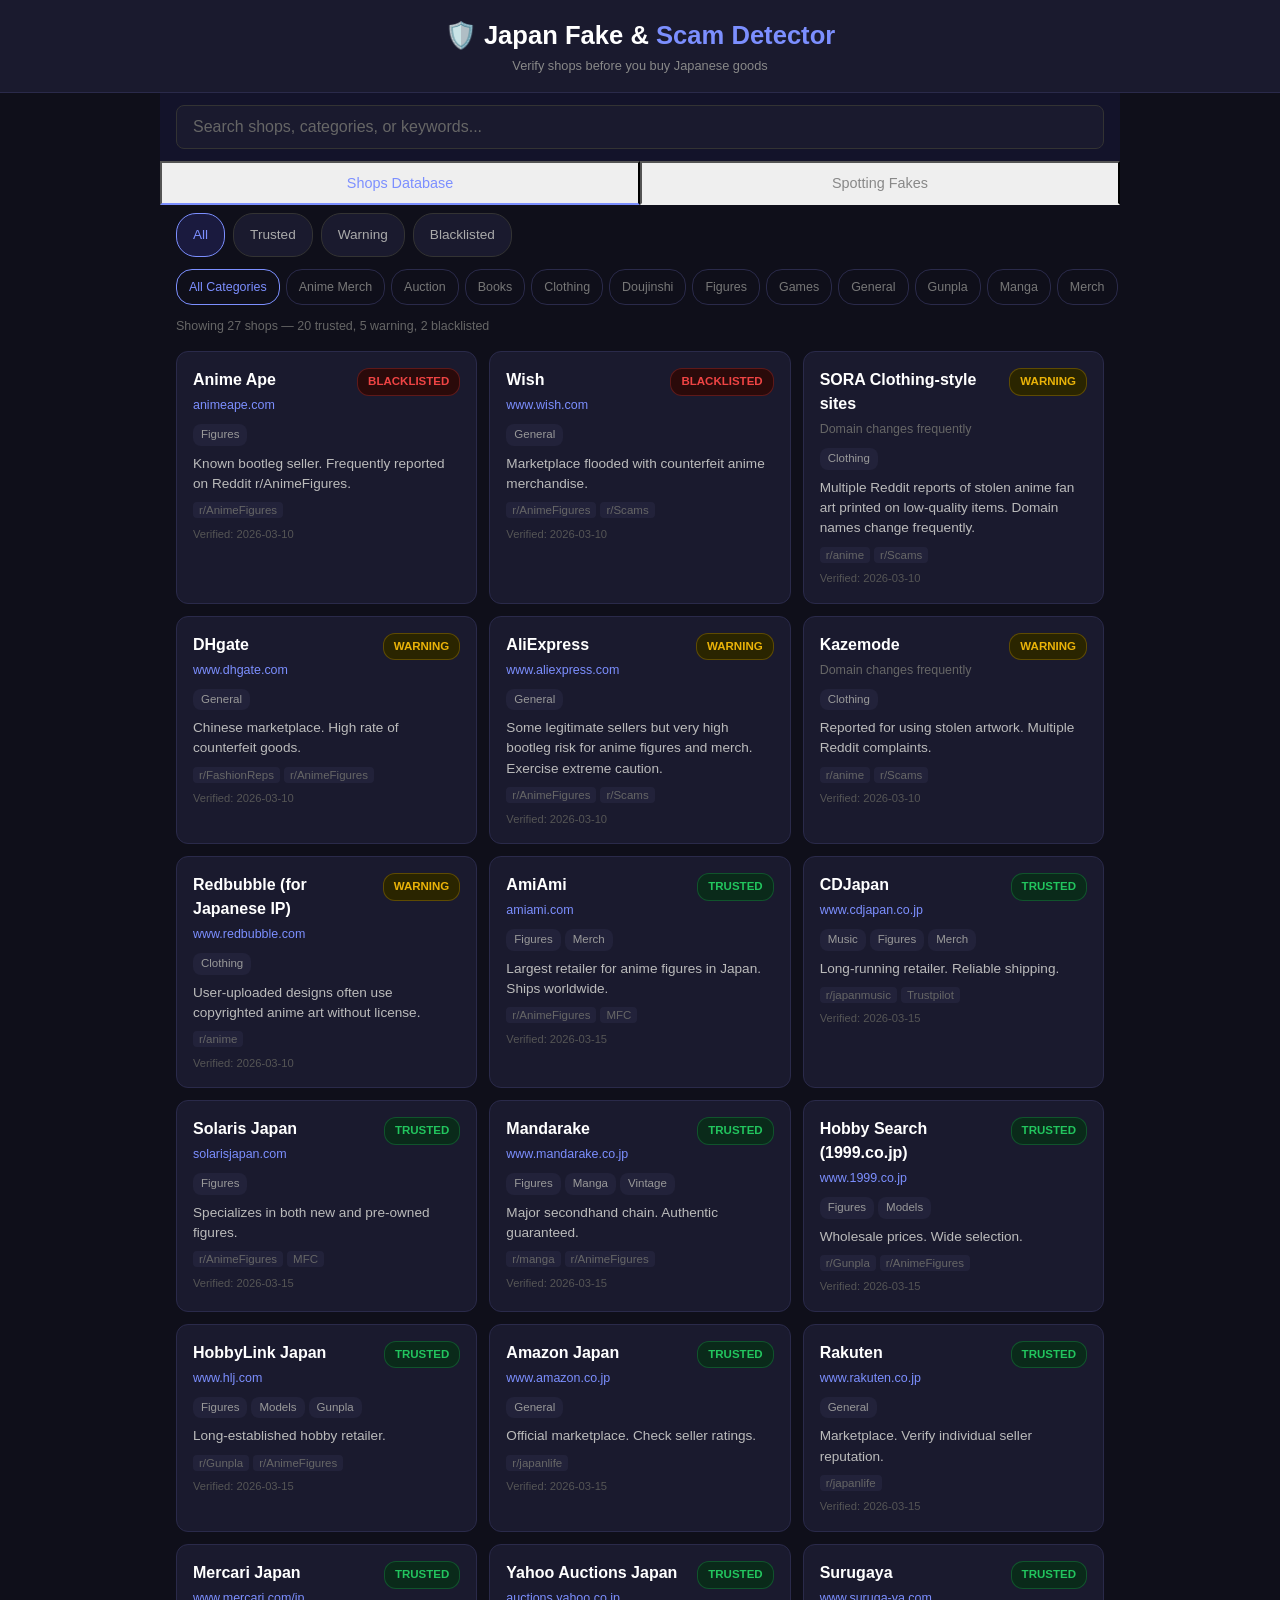
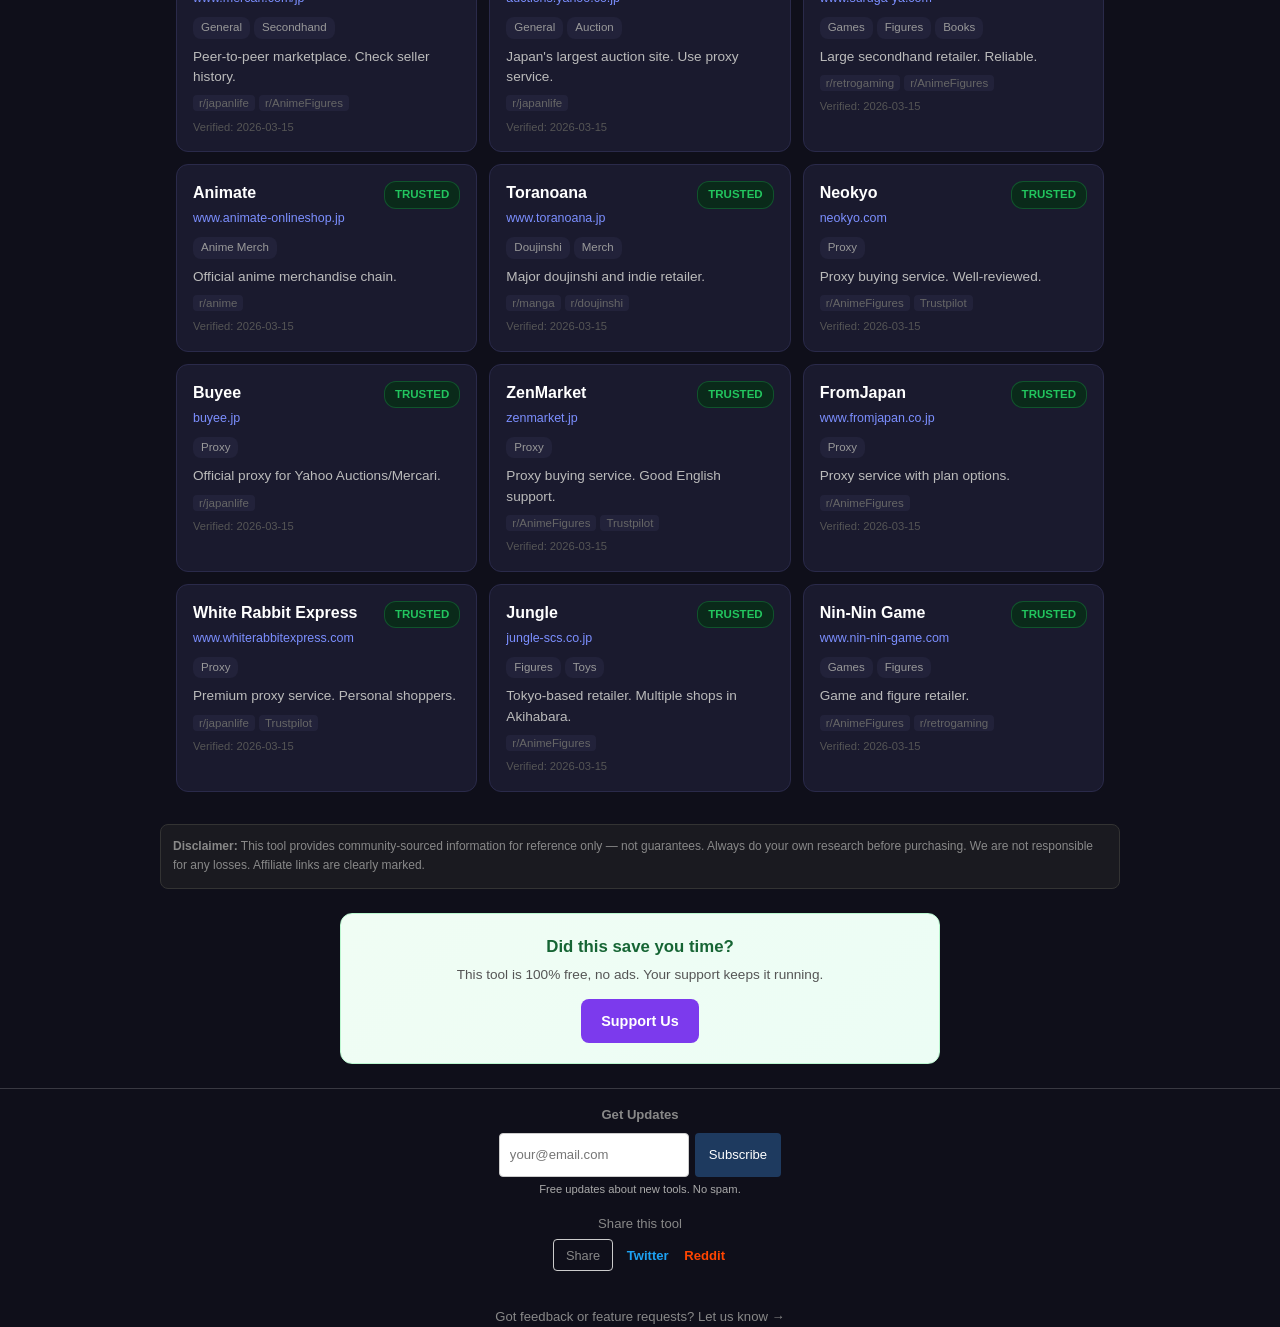
==== index.html @ e741908b "Initial MVP: Japan Fake & Scam Detector" ====
<!DOCTYPE html>
<html lang="en">
<head>
  <meta charset="UTF-8">
  <meta name="viewport" content="width=device-width,initial-scale=1">
  <title>Japan Fake & Scam Detector — Verify Japanese Shops Before You Buy</title>
  <meta name="description" content="Free searchable database of trusted and blacklisted shops selling Japanese goods. Check before you buy anime figures, trading cards, clothing, and more.">
  <meta property="og:title" content="Japan Fake & Scam Detector">
  <meta property="og:description" content="Verify Japanese shops before you buy. Community-sourced whitelist and blacklist.">
  <meta property="og:type" content="website">
  <meta name="twitter:card" content="summary">
  <link rel="icon" href="favicon.svg" type="image/svg+xml">
  <link rel="manifest" href="manifest.json">
  <link rel="stylesheet" href="css/style.css">
</head>
<body>
  <header class="header">
    <h1>🛡️ Japan Fake & <span>Scam Detector</span></h1>
    <p>Verify shops before you buy Japanese goods</p>
  </header>
  <div class="search-wrap">
    <input type="search" id="search" class="search-input" placeholder="Search shops, categories, or keywords...">
  </div>
  <div class="tabs">
    <button class="tab active" data-tab="shops">Shops Database</button>
    <button class="tab" data-tab="guides">Spotting Fakes</button>
  </div>
  <div class="section active" data-section="shops">
    <div class="filters">
      <button class="chip active" data-status="all">All</button>
      <button class="chip" data-status="trusted">Trusted</button>
      <button class="chip" data-status="warning">Warning</button>
      <button class="chip" data-status="blacklisted">Blacklisted</button>
    </div>
    <div class="cat-filters"></div>
    <div class="stats"></div>
    <div class="cards" id="shop-cards"></div>
  </div>
  <div class="section" data-section="guides">
    <div class="guides" id="guide-cards"></div>
  </div>
  <div class="disclaimer">
    <strong>Disclaimer:</strong> This tool provides community-sourced information for reference only — not guarantees. Always do your own research before purchasing. We are not responsible for any losses. Affiliate links are clearly marked.
  </div>
  <!-- ===== STANDARD FOOTER — auto-inserted by build agent ===== -->
  <section style="background:linear-gradient(135deg,#f0fdf4,#ecfdf5);border:1px solid #bbf7d0;border-radius:12px;padding:20px 16px;margin:24px auto;max-width:600px;text-align:center;">
    <p style="font-weight:700;font-size:1.05rem;color:#166534;margin:0 0 6px;">Did this save you time?</p>
    <p style="font-size:0.85rem;color:#555;margin:0 0 14px;">This tool is 100% free, no ads. Your support keeps it running.</p>
    <div style="display:flex;gap:12px;justify-content:center;flex-wrap:wrap;">
      <a href="https://japantoolkit.lemonsqueezy.com/" target="_blank" rel="noopener" style="display:inline-block;padding:10px 20px;background:#7c3aed;color:#fff;border-radius:8px;text-decoration:none;font-weight:600;font-size:0.9rem;min-height:44px;line-height:24px;">Support Us</a>
    </div>
  </section>
  <div style="text-align:center;padding:16px 12px 4px;font-size:0.82rem;color:#888;border-top:1px solid #e0e0e033;margin-top:12px;">
    <p style="margin-bottom:8px;font-weight:600;">Get Updates</p>
    <form action="https://buttondown.com/api/emails/embed-subscribe/japandevtools" method="post" target="_blank" style="display:flex;gap:6px;justify-content:center;flex-wrap:wrap;max-width:360px;margin:0 auto;">
      <input type="email" name="email" placeholder="your@email.com" required style="padding:6px 10px;border:1px solid #ccc;border-radius:4px;font-size:0.82rem;min-width:180px;min-height:44px;">
      <button type="submit" style="padding:6px 14px;background:#1e3a5f;color:#fff;border:none;border-radius:4px;font-size:0.82rem;cursor:pointer;min-height:44px;">Subscribe</button>
    </form>
    <p style="margin-top:4px;font-size:0.7rem;color:#aaa;">Free updates about new tools. No spam.</p>
  </div>
  <div style="text-align:center;padding:12px 12px 4px;font-size:0.82rem;color:#888;">
    <p style="margin-bottom:6px;">Share this tool</p>
    <p>
      <button onclick="if(navigator.share){navigator.share({title:document.title,url:location.href})}else{window.open('https://twitter.com/intent/tweet?url='+encodeURIComponent(location.href)+'&text='+encodeURIComponent(document.title),'_blank')}" style="background:none;border:1px solid #ccc;border-radius:4px;padding:4px 12px;font-size:0.8rem;cursor:pointer;color:#888;margin:0 4px;min-height:32px;">Share</button>
      <a href="https://twitter.com/intent/tweet?url=" onclick="this.href='https://twitter.com/intent/tweet?url='+encodeURIComponent(location.href)+'&text='+encodeURIComponent(document.title)" target="_blank" rel="noopener" style="color:#1DA1F2;text-decoration:none;font-weight:600;margin:0 6px;font-size:0.82rem;">Twitter</a>
      <a href="https://reddit.com/submit?url=" onclick="this.href='https://reddit.com/submit?url='+encodeURIComponent(location.href)+'&title='+encodeURIComponent(document.title)" target="_blank" rel="noopener" style="color:#FF4500;text-decoration:none;font-weight:600;margin:0 6px;font-size:0.82rem;">Reddit</a>
    </p>
  </div>
  <p style="text-align:center;margin-top:2rem;font-size:0.82rem;"><a href="https://japantool.featurebase.app" target="_blank" style="color:#888;text-decoration:none;">Got feedback or feature requests? Let us know &rarr;</a></p>
  <!-- ===== END STANDARD FOOTER ===== -->
  <script src="js/main.js"></script>
</body>
</html>
---- css/style.css ----
*,*::before,*::after{box-sizing:border-box;margin:0;padding:0}
body{font-family:-apple-system,BlinkMacSystemFont,'Segoe UI',Roboto,sans-serif;background:#0f0f1a;color:#e0e0e0;line-height:1.5;overflow-x:hidden}
a{color:#7c8fff;text-decoration:none}
a:hover{text-decoration:underline}

/* Header */
.header{background:#1a1a2e;padding:16px;text-align:center;position:sticky;top:0;z-index:100;border-bottom:1px solid #2a2a4a}
.header h1{font-size:1.3rem;color:#fff;margin-bottom:2px}
.header h1 span{color:#7c8fff}
.header p{font-size:0.8rem;color:#888}

/* Search */
.search-wrap{padding:12px 16px;background:#13132a;position:sticky;top:72px;z-index:99}
.search-input{width:100%;padding:12px 16px;border:1px solid #333;border-radius:8px;background:#1a1a2e;color:#fff;font-size:1rem;min-height:44px}
.search-input::placeholder{color:#666}
.search-input:focus{outline:none;border-color:#7c8fff}

/* Filter Chips */
.filters{padding:8px 16px;display:flex;gap:8px;overflow-x:auto;-webkit-overflow-scrolling:touch;scrollbar-width:none}
.filters::-webkit-scrollbar{display:none}
.chip{padding:8px 16px;border-radius:20px;border:1px solid #333;background:#1a1a2e;color:#aaa;font-size:0.85rem;cursor:pointer;white-space:nowrap;min-height:44px;display:flex;align-items:center;transition:all .2s}
.chip.active,.chip:hover{border-color:#7c8fff;color:#7c8fff;background:#1a1a3e}
.chip[data-status="trusted"].active{border-color:#22c55e;color:#22c55e;background:#0a2a1a}
.chip[data-status="warning"].active{border-color:#eab308;color:#eab308;background:#2a2500}
.chip[data-status="blacklisted"].active{border-color:#ef4444;color:#ef4444;background:#2a0a0a}

/* Category Filters */
.cat-filters{padding:4px 16px 8px;display:flex;gap:6px;overflow-x:auto;-webkit-overflow-scrolling:touch;scrollbar-width:none}
.cat-filters::-webkit-scrollbar{display:none}
.cat-chip{padding:6px 12px;border-radius:16px;border:1px solid #2a2a4a;background:transparent;color:#777;font-size:0.78rem;cursor:pointer;white-space:nowrap;min-height:36px;display:flex;align-items:center;transition:all .2s}
.cat-chip.active,.cat-chip:hover{border-color:#7c8fff;color:#7c8fff}

/* Stats */
.stats{padding:4px 16px 8px;font-size:0.78rem;color:#666}

/* Cards */
.cards{padding:8px 16px 16px;display:grid;gap:12px}
.card{background:#1a1a2e;border:1px solid #2a2a4a;border-radius:12px;padding:16px;transition:border-color .2s}
.card:hover{border-color:#444}
.card-header{display:flex;justify-content:space-between;align-items:flex-start;gap:8px;margin-bottom:8px}
.card-name{font-size:1rem;font-weight:700;color:#fff}
.card-url{font-size:0.78rem;color:#7c8fff;word-break:break-all}
.badge{padding:4px 10px;border-radius:12px;font-size:0.72rem;font-weight:700;text-transform:uppercase;white-space:nowrap;flex-shrink:0}
.badge-trusted{background:#0a2a1a;color:#22c55e;border:1px solid #22c55e44}
.badge-warning{background:#2a2500;color:#eab308;border:1px solid #eab30844}
.badge-blacklisted{background:#2a0a0a;color:#ef4444;border:1px solid #ef444444}
.card-cats{display:flex;flex-wrap:wrap;gap:4px;margin:8px 0}
.card-cat{padding:2px 8px;border-radius:8px;background:#22223a;color:#999;font-size:0.72rem}
.card-notes{font-size:0.85rem;color:#bbb;margin:8px 0}
.card-sources{font-size:0.72rem;color:#666;margin-top:8px}
.card-sources span{background:#22223a;padding:2px 6px;border-radius:4px;margin-right:4px}
.card-date{font-size:0.7rem;color:#555;margin-top:6px}

/* Tabs */
.tabs{display:flex;border-bottom:2px solid #2a2a4a;margin:0 16px}
.tab{flex:1;padding:12px;text-align:center;font-size:0.9rem;color:#888;cursor:pointer;border-bottom:2px solid transparent;margin-bottom:-2px;min-height:44px;display:flex;align-items:center;justify-content:center;transition:all .2s}
.tab.active{color:#7c8fff;border-bottom-color:#7c8fff}

/* Guides */
.guides{padding:16px}
.guide-card{background:#1a1a2e;border:1px solid #2a2a4a;border-radius:12px;padding:16px;margin-bottom:12px}
.guide-title{font-size:1rem;font-weight:700;color:#fff;margin-bottom:10px}
.guide-tip{font-size:0.85rem;color:#bbb;padding:6px 0 6px 16px;position:relative}
.guide-tip::before{content:"";position:absolute;left:0;top:12px;width:6px;height:6px;background:#7c8fff;border-radius:50%}

/* Section visibility */
.section{display:none}
.section.active{display:block}

/* Disclaimer */
.disclaimer{margin:16px;padding:12px;background:#1a1a20;border:1px solid #333;border-radius:8px;font-size:0.75rem;color:#888;line-height:1.6}

/* No results */
.no-results{text-align:center;padding:40px 16px;color:#666;font-size:0.9rem}

/* Desktop */
@media(min-width:480px){
  .cards{grid-template-columns:repeat(2,1fr)}
  .header h1{font-size:1.6rem}
}
@media(min-width:768px){
  .cards{grid-template-columns:repeat(3,1fr);max-width:960px;margin:0 auto}
  .filters,.cat-filters,.stats,.guides,.disclaimer,.search-wrap,.tabs{max-width:960px;margin-left:auto;margin-right:auto}
}
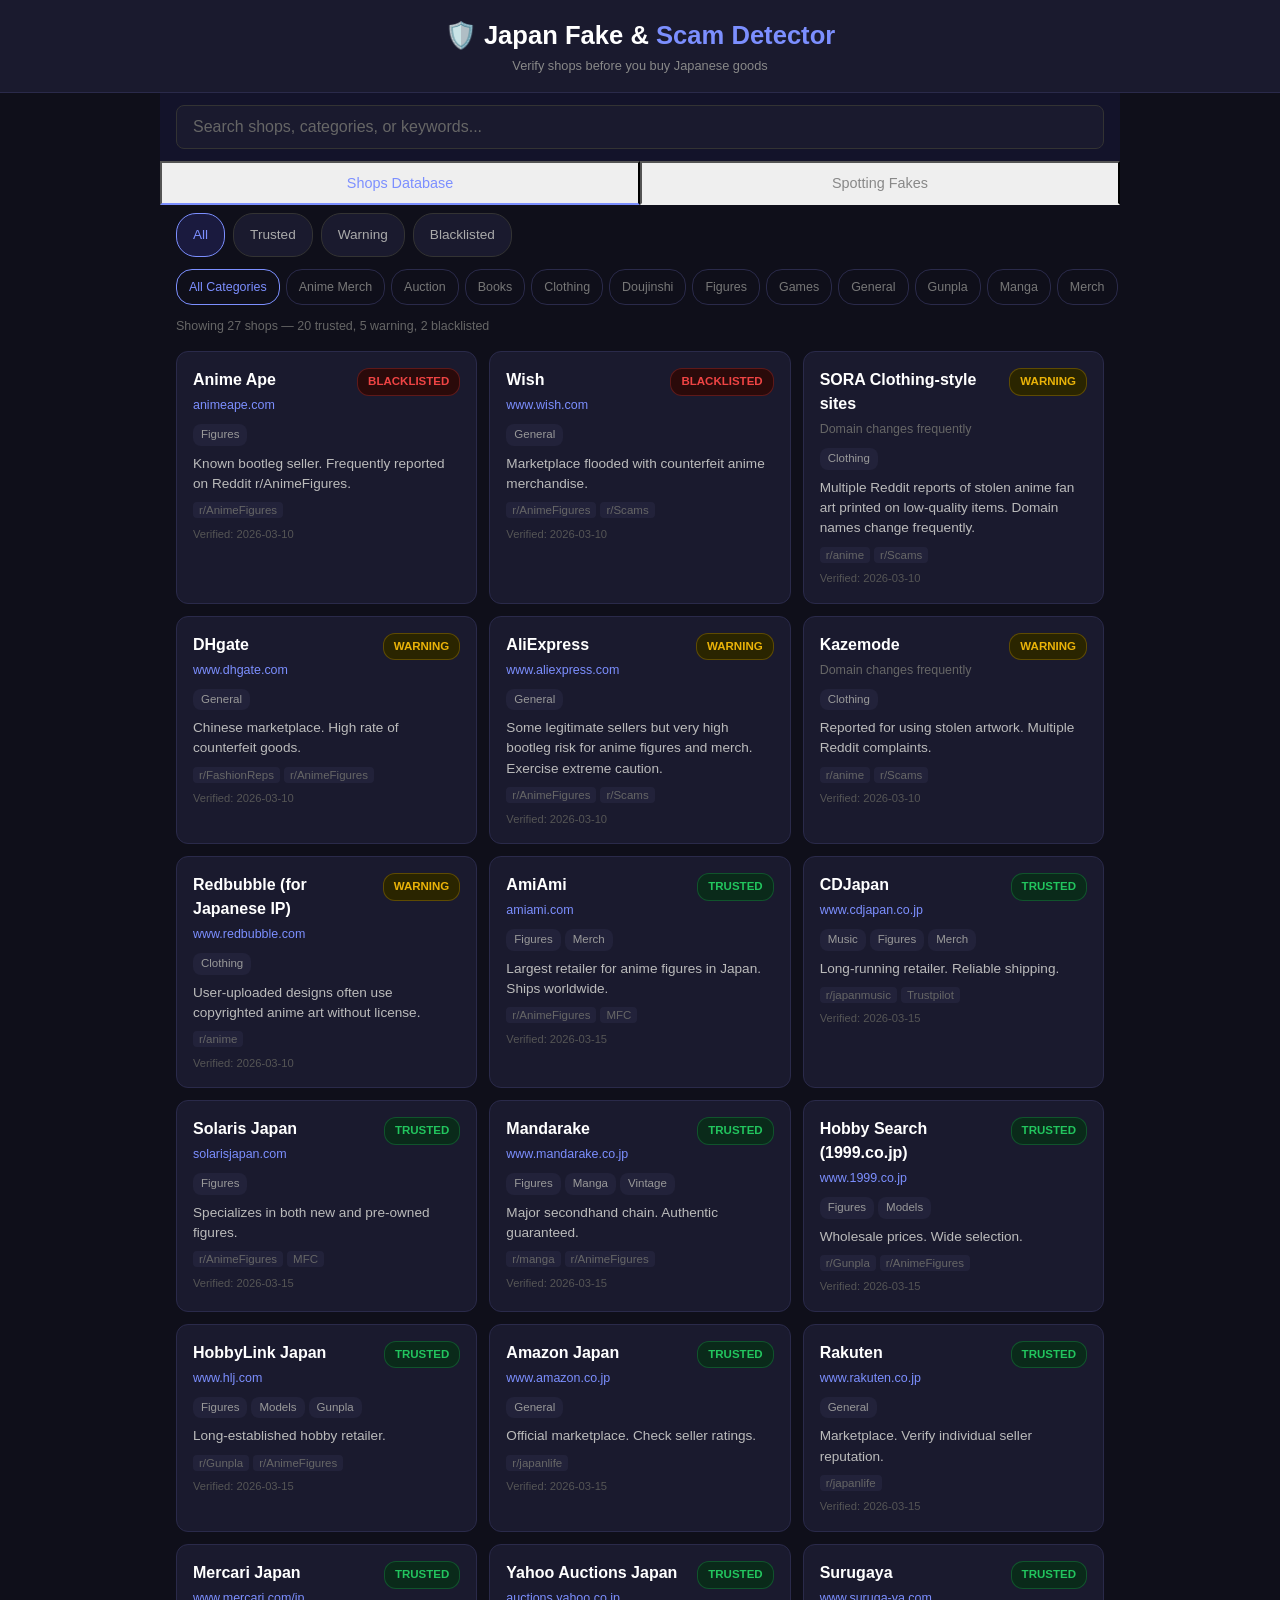
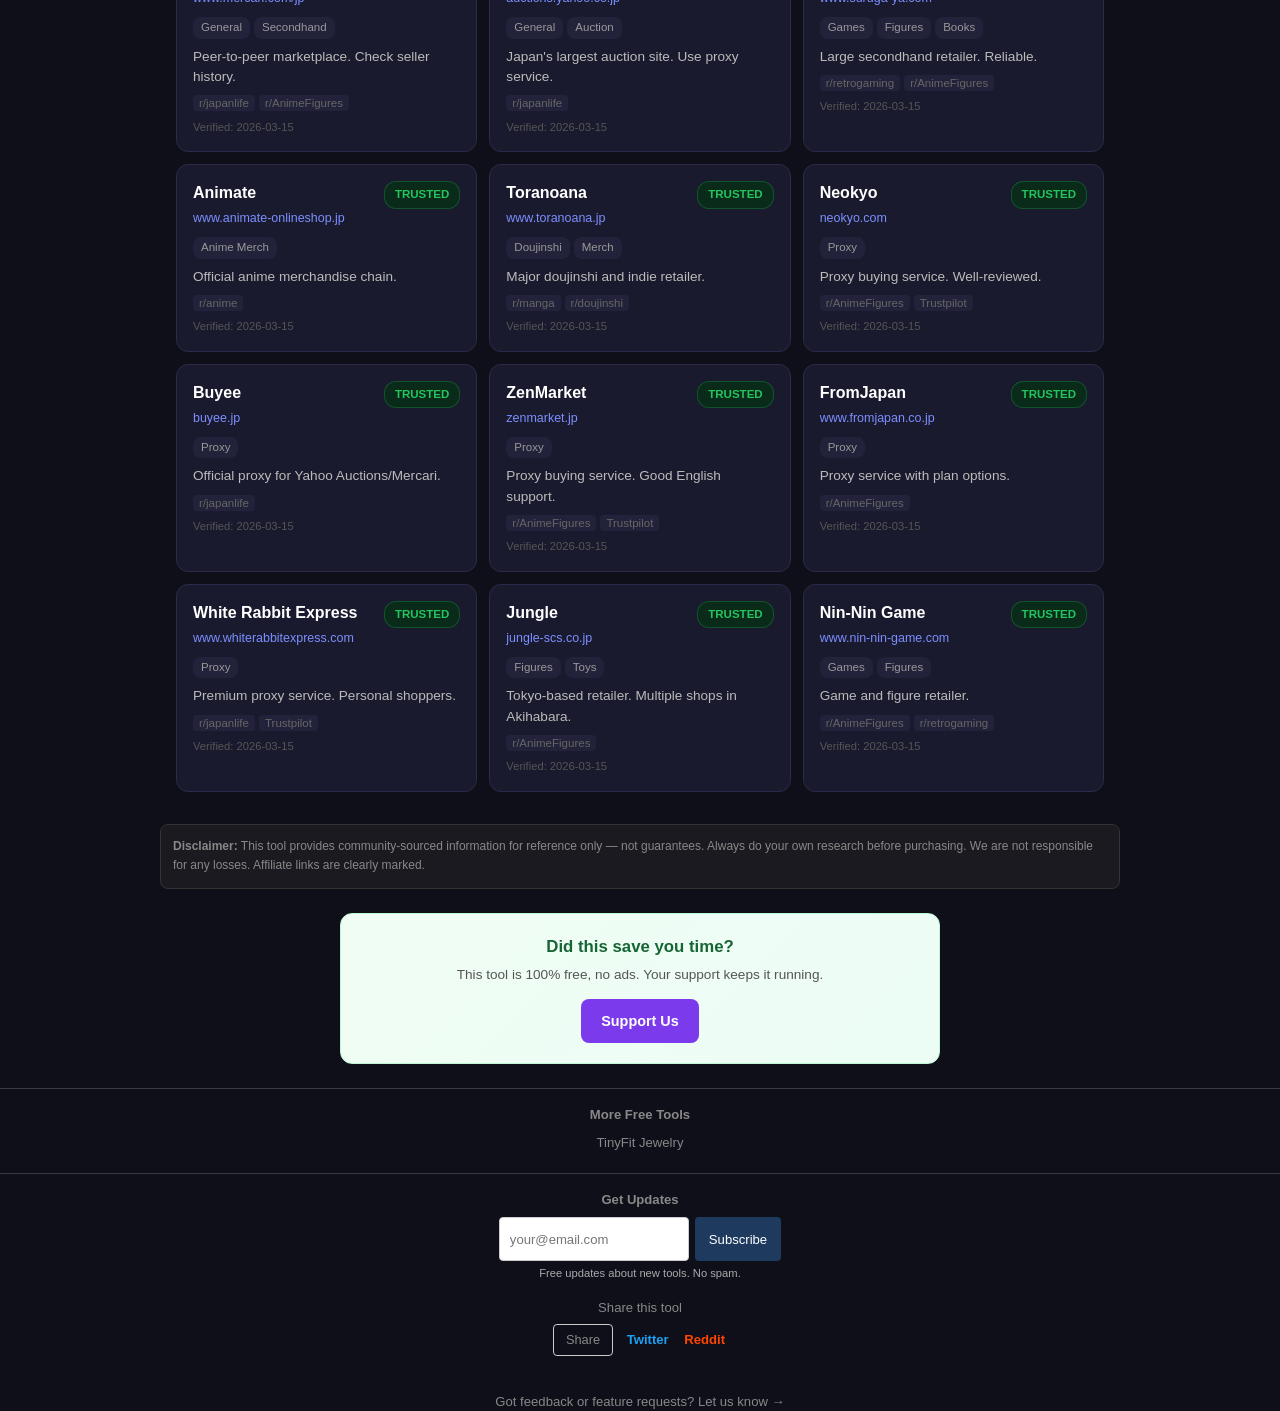
==== commit b02943b8: "Add TinyFit Jewelry cross-link to footer" ====
--- a/index.html
+++ b/index.html
@@ -2,6 +2,8 @@
 <html lang="en">
 <head>
   <meta charset="UTF-8">
+  <script async src="https://www.googletagmanager.com/gtag/js?id=G-H1N5PR9Y0H"></script>
+  <script>window.dataLayer=window.dataLayer||[];function gtag(){dataLayer.push(arguments);}gtag('js',new Date());gtag('config','G-H1N5PR9Y0H');</script>
   <meta name="viewport" content="width=device-width,initial-scale=1">
   <title>Japan Fake & Scam Detector — Verify Japanese Shops Before You Buy</title>
   <meta name="description" content="Free searchable database of trusted and blacklisted shops selling Japanese goods. Check before you buy anime figures, trading cards, clothing, and more.">
@@ -51,6 +53,10 @@
     </div>
   </section>
   <div style="text-align:center;padding:16px 12px 4px;font-size:0.82rem;color:#888;border-top:1px solid #e0e0e033;margin-top:12px;">
+    <p style="margin-bottom:8px;font-weight:600;">More Free Tools</p>
+    <p style="margin-bottom:4px;"><a href="https://humancronadmin.github.io/tiny-fit-jewelry/" style="color:#888;text-decoration:none;">TinyFit Jewelry</a></p>
+  </div>
+  <div style="text-align:center;padding:16px 12px 4px;font-size:0.82rem;color:#888;border-top:1px solid #e0e0e033;margin-top:12px;">
     <p style="margin-bottom:8px;font-weight:600;">Get Updates</p>
     <form action="https://buttondown.com/api/emails/embed-subscribe/japandevtools" method="post" target="_blank" style="display:flex;gap:6px;justify-content:center;flex-wrap:wrap;max-width:360px;margin:0 auto;">
       <input type="email" name="email" placeholder="your@email.com" required style="padding:6px 10px;border:1px solid #ccc;border-radius:4px;font-size:0.82rem;min-width:180px;min-height:44px;">
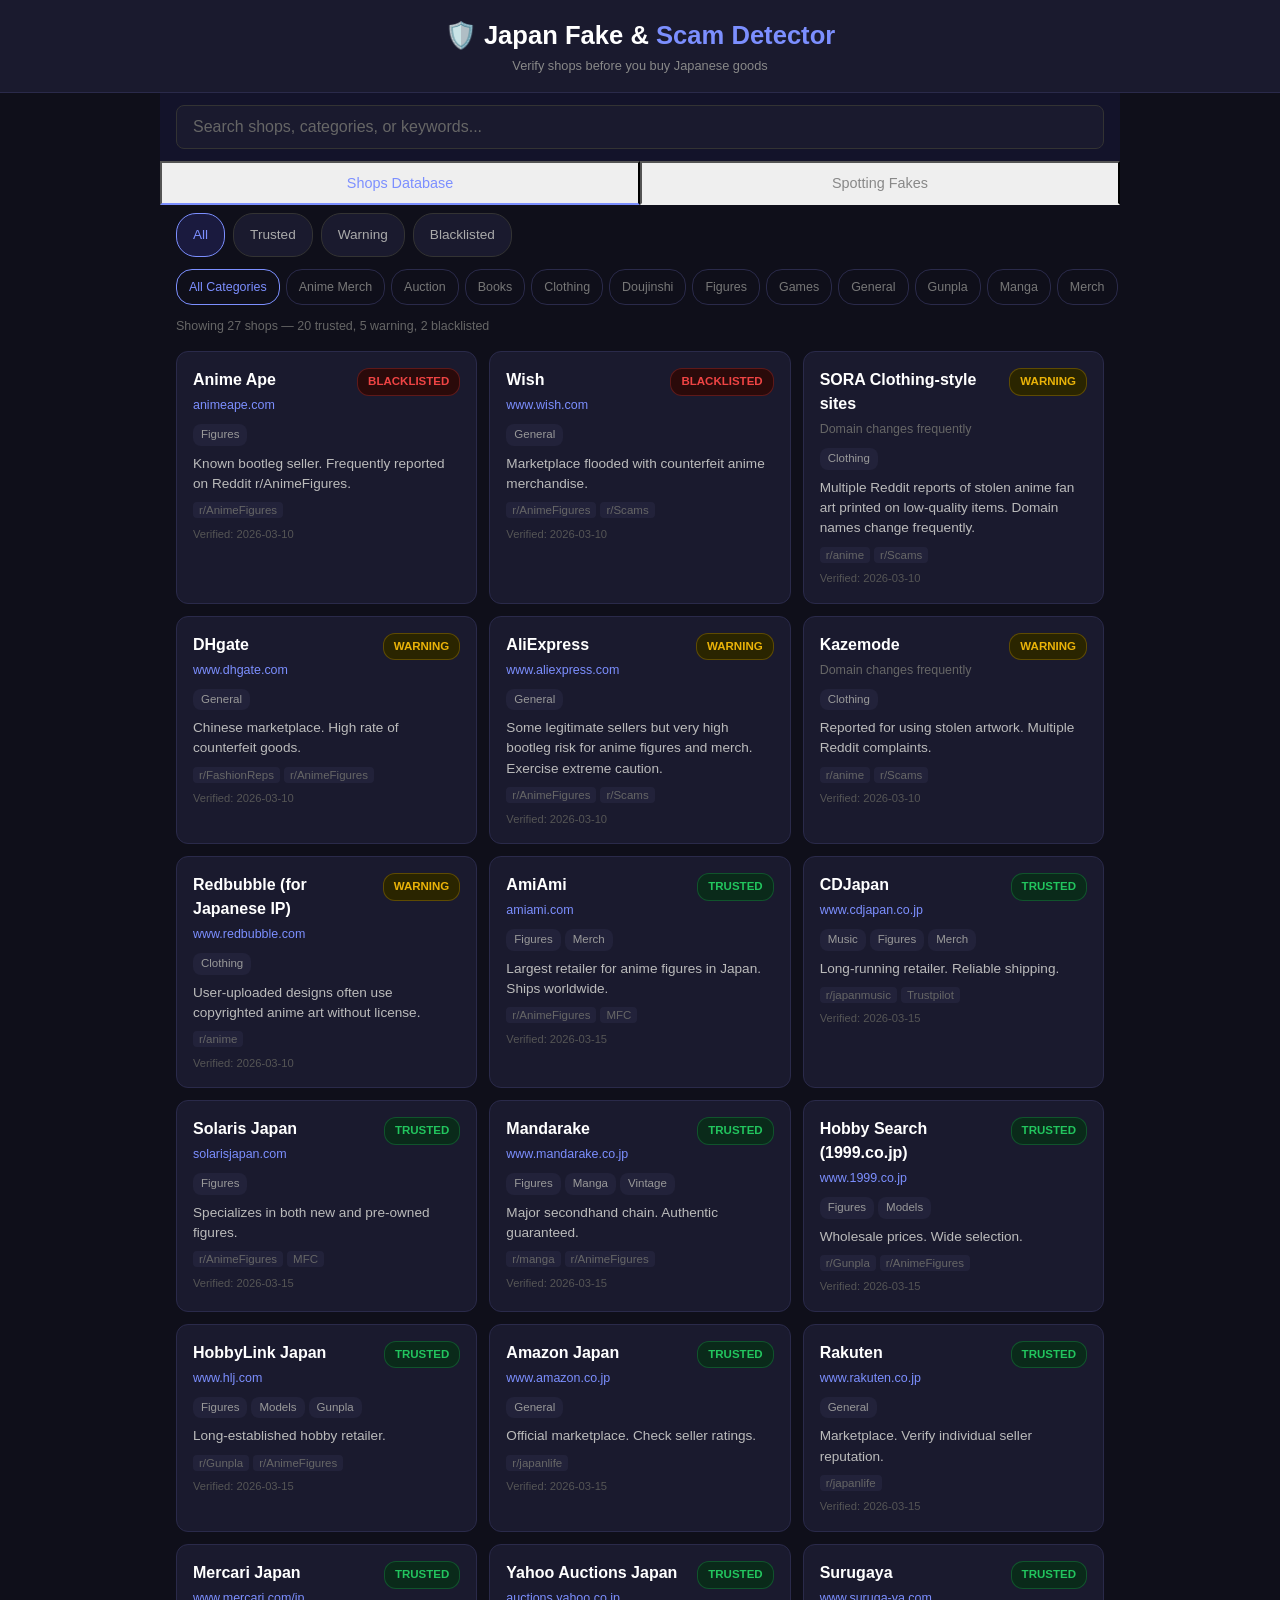
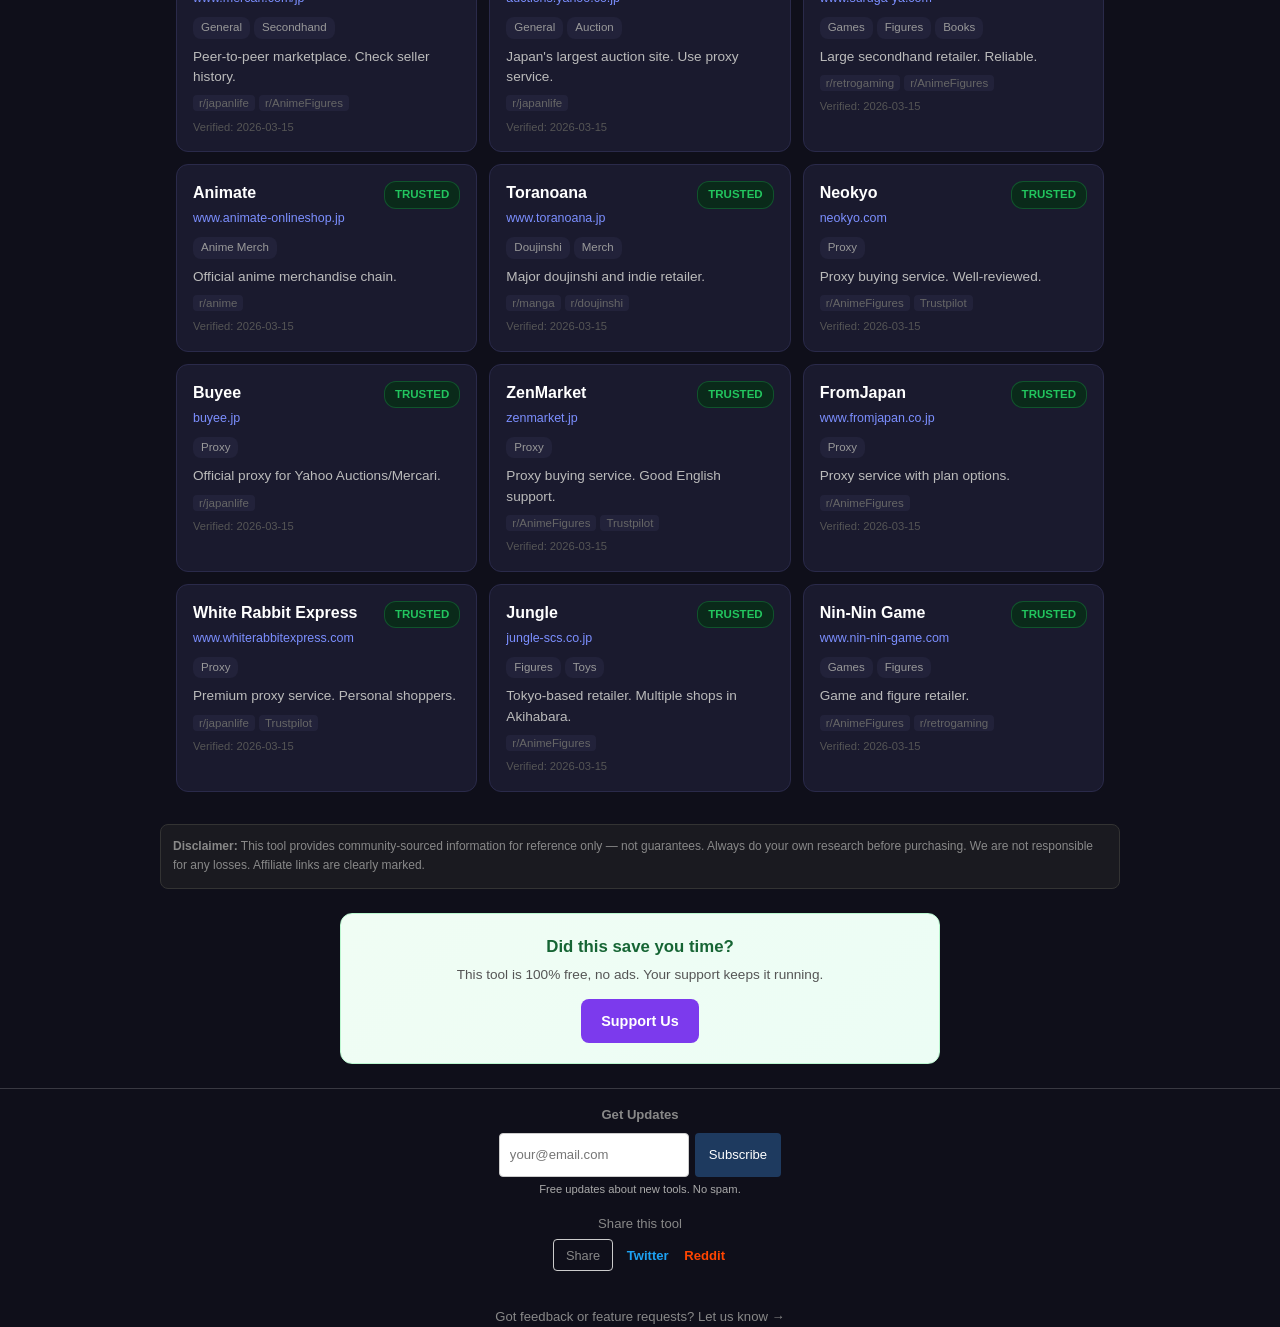
==== commit 3bec6dea: "Revert "Add TinyFit Jewelry cross-link to footer" This reverts commit b02943b8a48f33d538d17ddefe368c" ====
--- a/index.html
+++ b/index.html
@@ -2,8 +2,6 @@
 <html lang="en">
 <head>
   <meta charset="UTF-8">
-  <script async src="https://www.googletagmanager.com/gtag/js?id=G-H1N5PR9Y0H"></script>
-  <script>window.dataLayer=window.dataLayer||[];function gtag(){dataLayer.push(arguments);}gtag('js',new Date());gtag('config','G-H1N5PR9Y0H');</script>
   <meta name="viewport" content="width=device-width,initial-scale=1">
   <title>Japan Fake & Scam Detector — Verify Japanese Shops Before You Buy</title>
   <meta name="description" content="Free searchable database of trusted and blacklisted shops selling Japanese goods. Check before you buy anime figures, trading cards, clothing, and more.">
@@ -53,10 +51,6 @@
     </div>
   </section>
   <div style="text-align:center;padding:16px 12px 4px;font-size:0.82rem;color:#888;border-top:1px solid #e0e0e033;margin-top:12px;">
-    <p style="margin-bottom:8px;font-weight:600;">More Free Tools</p>
-    <p style="margin-bottom:4px;"><a href="https://humancronadmin.github.io/tiny-fit-jewelry/" style="color:#888;text-decoration:none;">TinyFit Jewelry</a></p>
-  </div>
-  <div style="text-align:center;padding:16px 12px 4px;font-size:0.82rem;color:#888;border-top:1px solid #e0e0e033;margin-top:12px;">
     <p style="margin-bottom:8px;font-weight:600;">Get Updates</p>
     <form action="https://buttondown.com/api/emails/embed-subscribe/japandevtools" method="post" target="_blank" style="display:flex;gap:6px;justify-content:center;flex-wrap:wrap;max-width:360px;margin:0 auto;">
       <input type="email" name="email" placeholder="your@email.com" required style="padding:6px 10px;border:1px solid #ccc;border-radius:4px;font-size:0.82rem;min-width:180px;min-height:44px;">
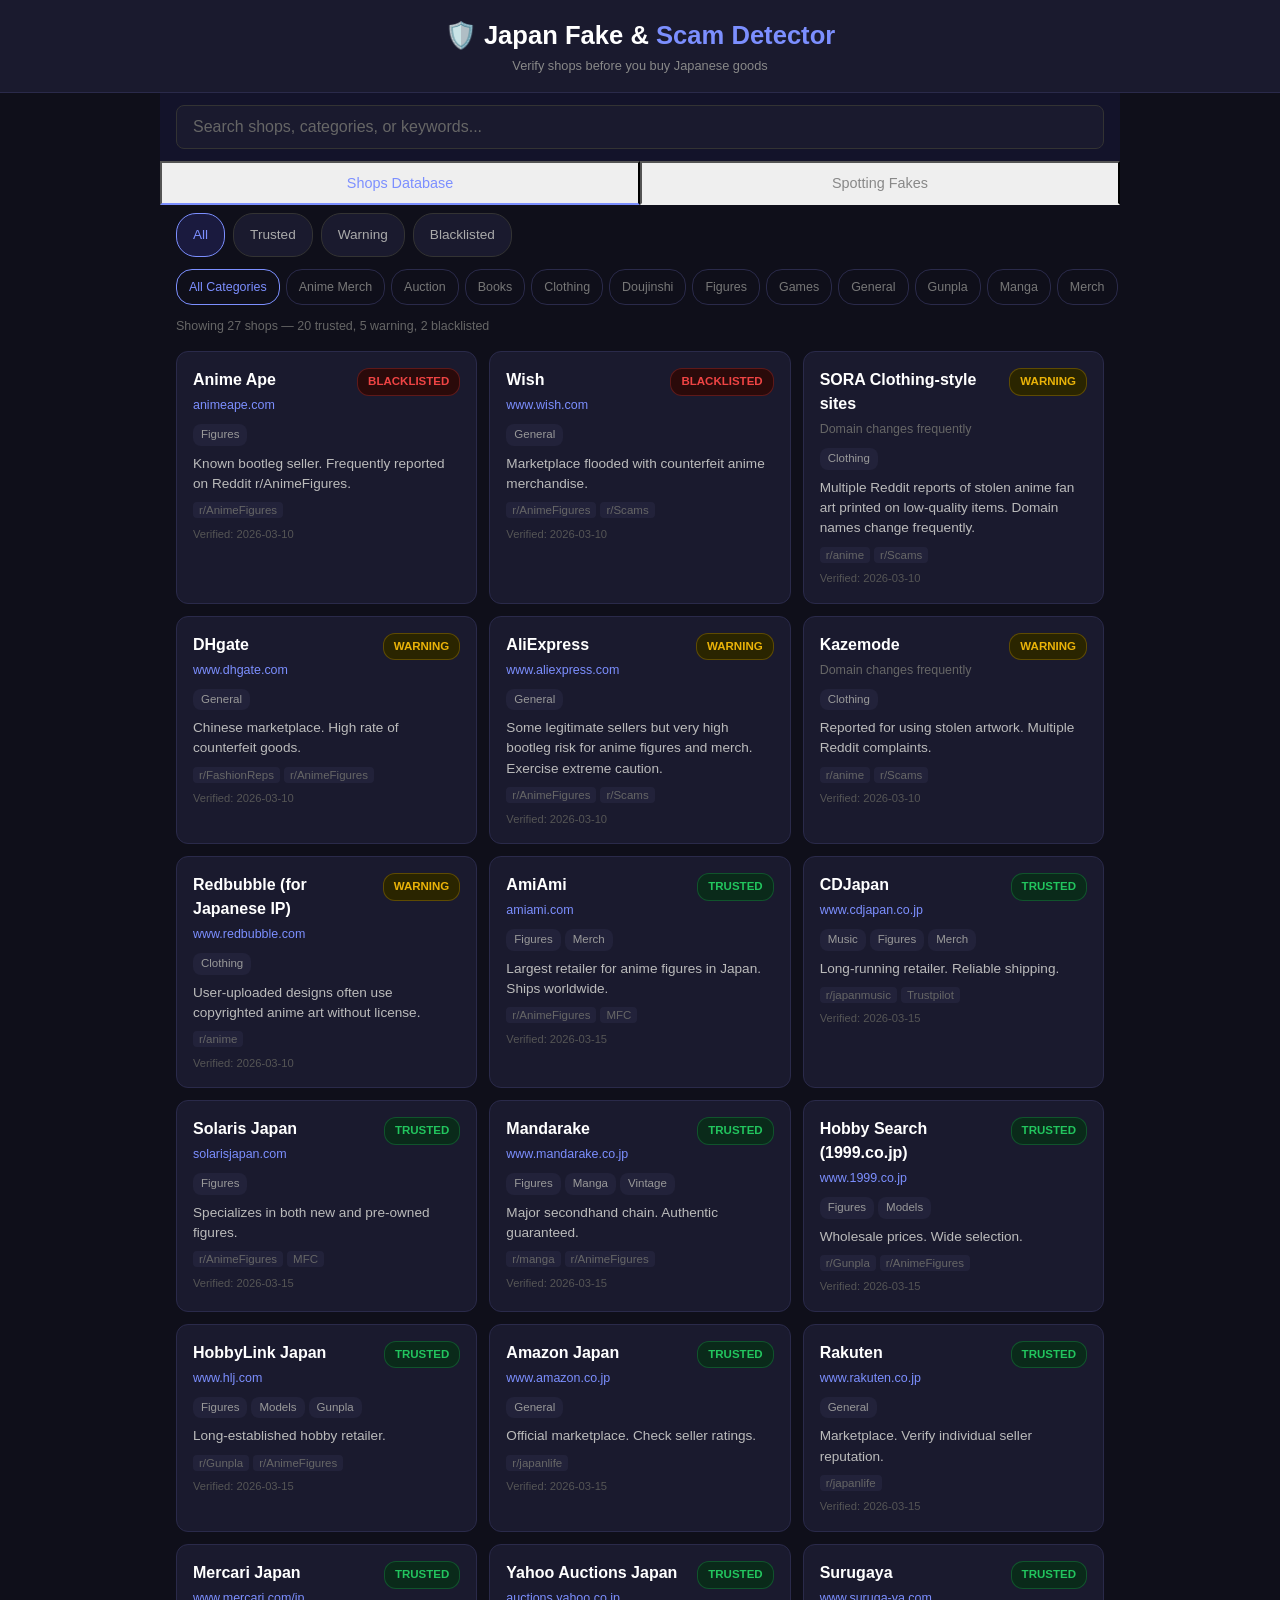
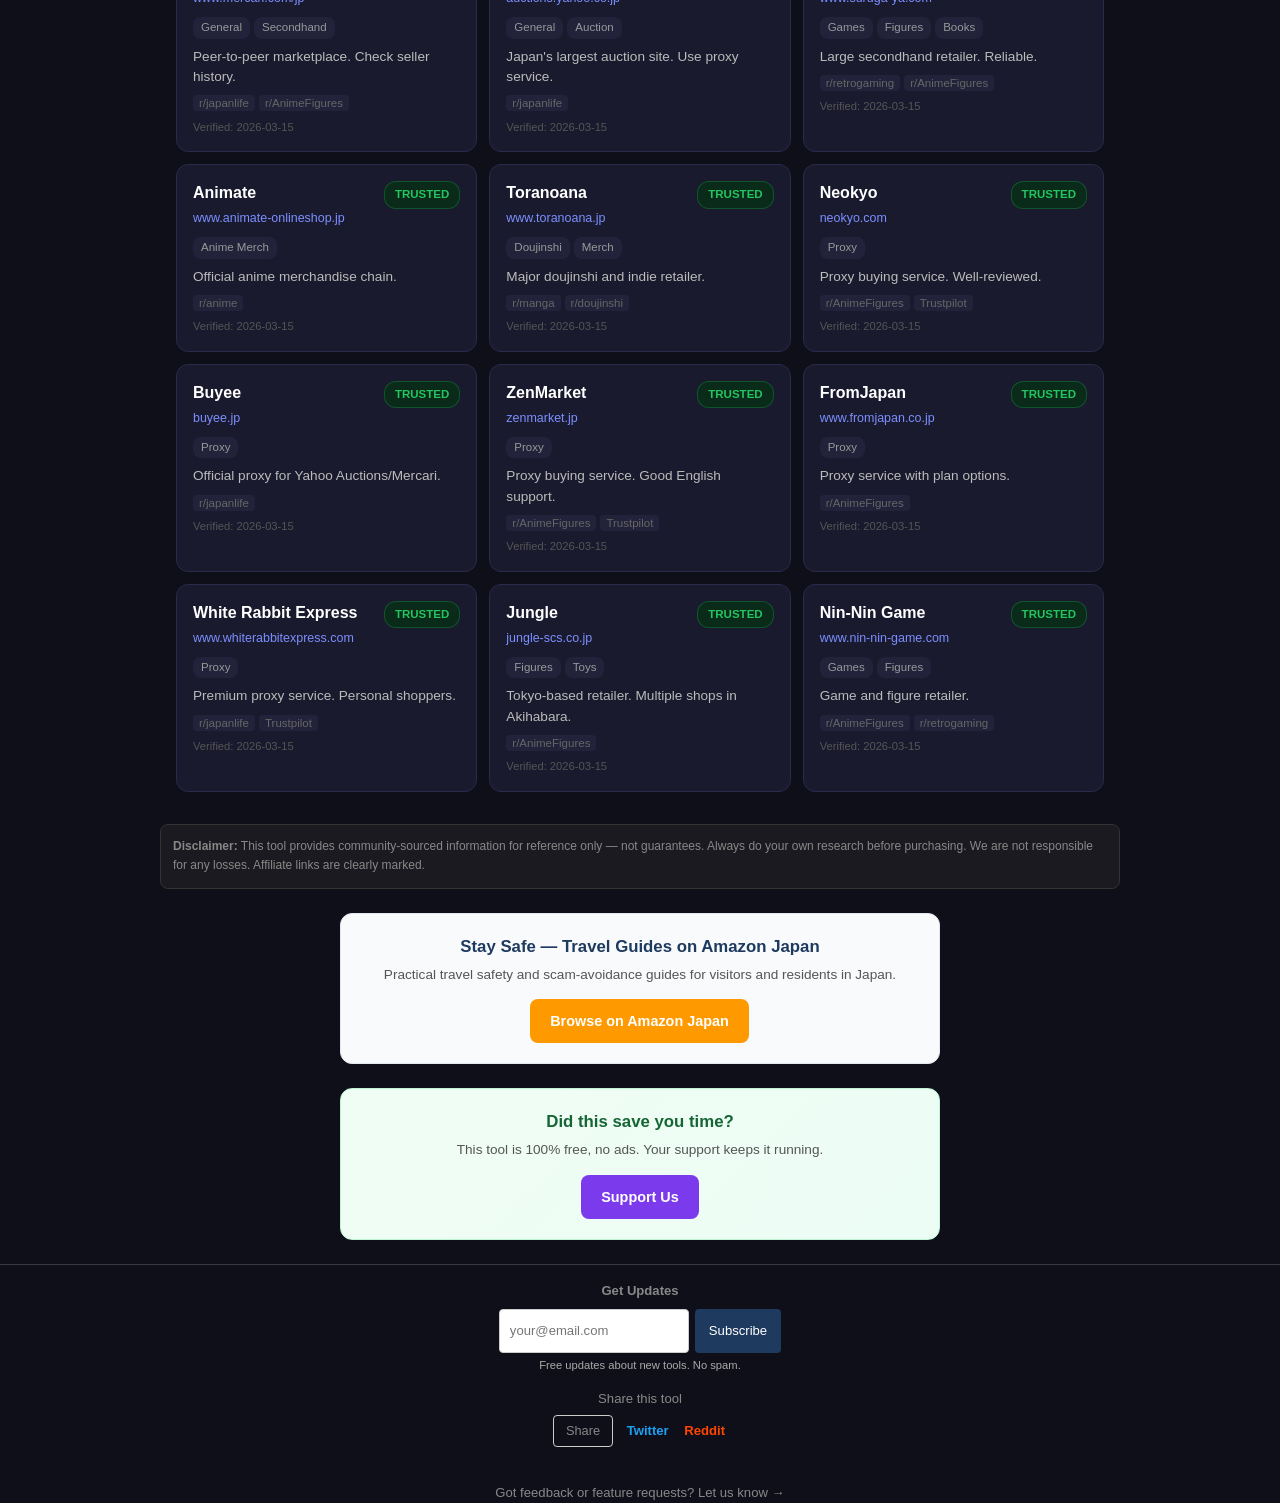
==== commit ed7c5600: "Add Amazon.co.jp affiliate link (moshimo, registered) Co-Authored-By: Claude Opus 4.6 (1M context) <" ====
--- a/index.html
+++ b/index.html
@@ -8,10 +8,16 @@
   <meta property="og:title" content="Japan Fake & Scam Detector">
   <meta property="og:description" content="Verify Japanese shops before you buy. Community-sourced whitelist and blacklist.">
   <meta property="og:type" content="website">
+<script async src="https://www.googletagmanager.com/gtag/js?id=G-H1N5PR9Y0H"></script>
+<script>window.dataLayer=window.dataLayer||[];function gtag(){dataLayer.push(arguments);}gtag("js",new Date());gtag("config","G-H1N5PR9Y0H");</script>
   <meta name="twitter:card" content="summary">
   <link rel="icon" href="favicon.svg" type="image/svg+xml">
   <link rel="manifest" href="manifest.json">
   <link rel="stylesheet" href="css/style.css">
+<script type="text/javascript">(function(c,l,a,r,i,t,y){c[a]=c[a]||function(){(c[a].q=c[a].q||[]).push(arguments)};t=l.createElement(r);t.async=1;t.src="https://www.clarity.ms/tag/"+i;y=l.getElementsByTagName(r)[0];y.parentNode.insertBefore(t,y);})(window, document, "clarity", "script", "wb2qxi8vy4");</script>
+
+<script type="application/ld+json">{"@context":"https://schema.org","@type":"WebApplication","name":"Japan Fake Detector","url":"https://humancronadmin.github.io/japan-fake-detector/","description":"Japan Fake Detector - scams targeting foreigners in Japan, fake job offers, rental scams, online fraud, phishing","applicationCategory":"UtilityApplication","operatingSystem":"Any","offers":{"@type":"Offer","price":"0","priceCurrency":"USD"},"inLanguage":"en","isAccessibleForFree":true}</script>
+<script type="application/ld+json">{"@context":"https://schema.org","@type":"BreadcrumbList","itemListElement":[{"@type":"ListItem","position":1,"name":"Home","item":"https://humancronadmin.github.io/japan-fake-detector/"}]}</script>
 </head>
 <body>
   <header class="header">
@@ -42,6 +48,13 @@
   <div class="disclaimer">
     <strong>Disclaimer:</strong> This tool provides community-sourced information for reference only — not guarantees. Always do your own research before purchasing. We are not responsible for any losses. Affiliate links are clearly marked.
   </div>
+  <!-- Amazon affiliate CTA -->
+  <section style="border:1px solid #e2e8f0;border-radius:12px;padding:20px 16px;margin:24px auto;max-width:600px;text-align:center;background:#f8fafc;">
+    <p style="font-weight:700;font-size:1.05rem;color:#1e3a5f;margin:0 0 6px;">Stay Safe — Travel Guides on Amazon Japan</p>
+    <p style="font-size:0.85rem;color:#555;margin:0 0 14px;">Practical travel safety and scam-avoidance guides for visitors and residents in Japan.</p>
+    <a href="//af.moshimo.com/af/c/click?a_id=5455713&p_id=170&pc_id=185&pl_id=4161" rel="nofollow" referrerpolicy="no-referrer-when-downgrade" target="_blank" style="display:inline-block;padding:10px 20px;background:#ff9900;color:#fff;border-radius:8px;text-decoration:none;font-weight:600;font-size:0.9rem;min-height:44px;line-height:24px;">Browse on Amazon Japan</a><img src="//i.moshimo.com/af/i/impression?a_id=5455713&p_id=170&pc_id=185&pl_id=4161" width="1" height="1" style="border:none;" loading="lazy">
+  </section>
+
   <!-- ===== STANDARD FOOTER — auto-inserted by build agent ===== -->
   <section style="background:linear-gradient(135deg,#f0fdf4,#ecfdf5);border:1px solid #bbf7d0;border-radius:12px;padding:20px 16px;margin:24px auto;max-width:600px;text-align:center;">
     <p style="font-weight:700;font-size:1.05rem;color:#166534;margin:0 0 6px;">Did this save you time?</p>
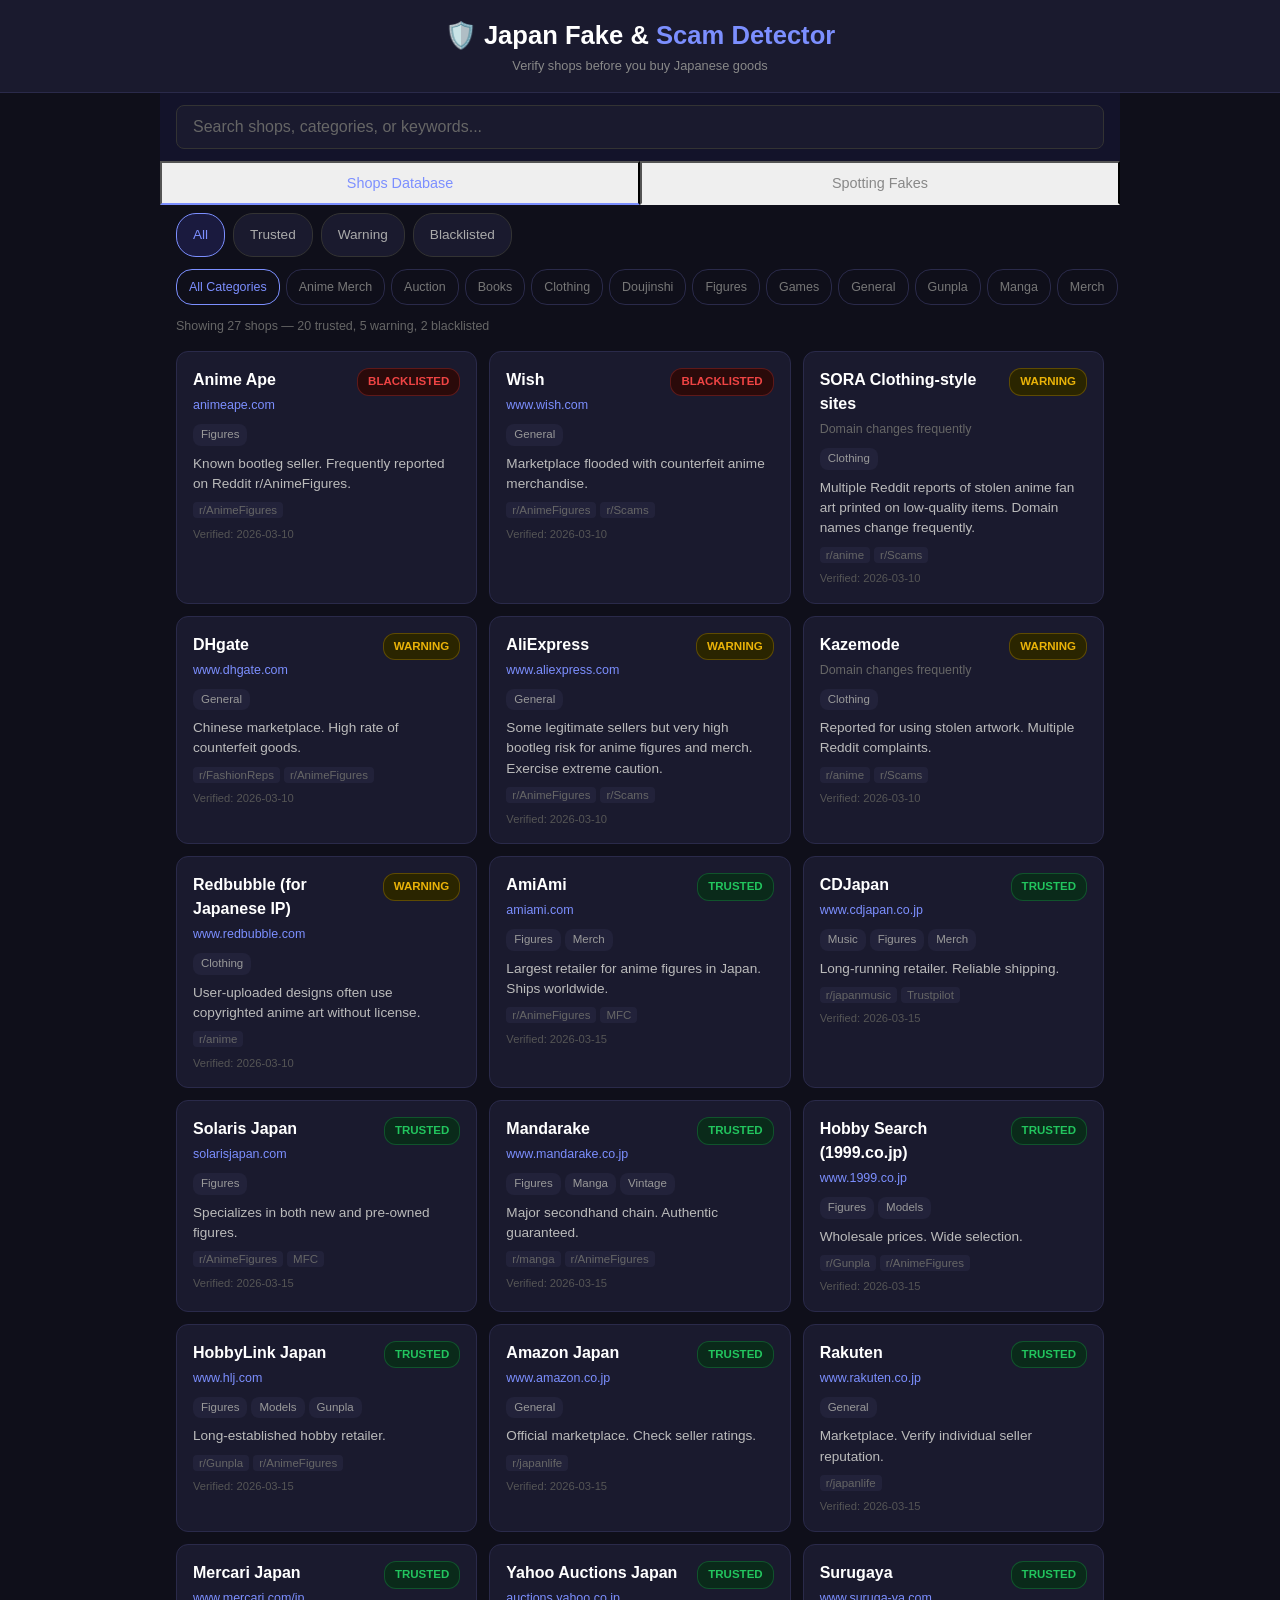
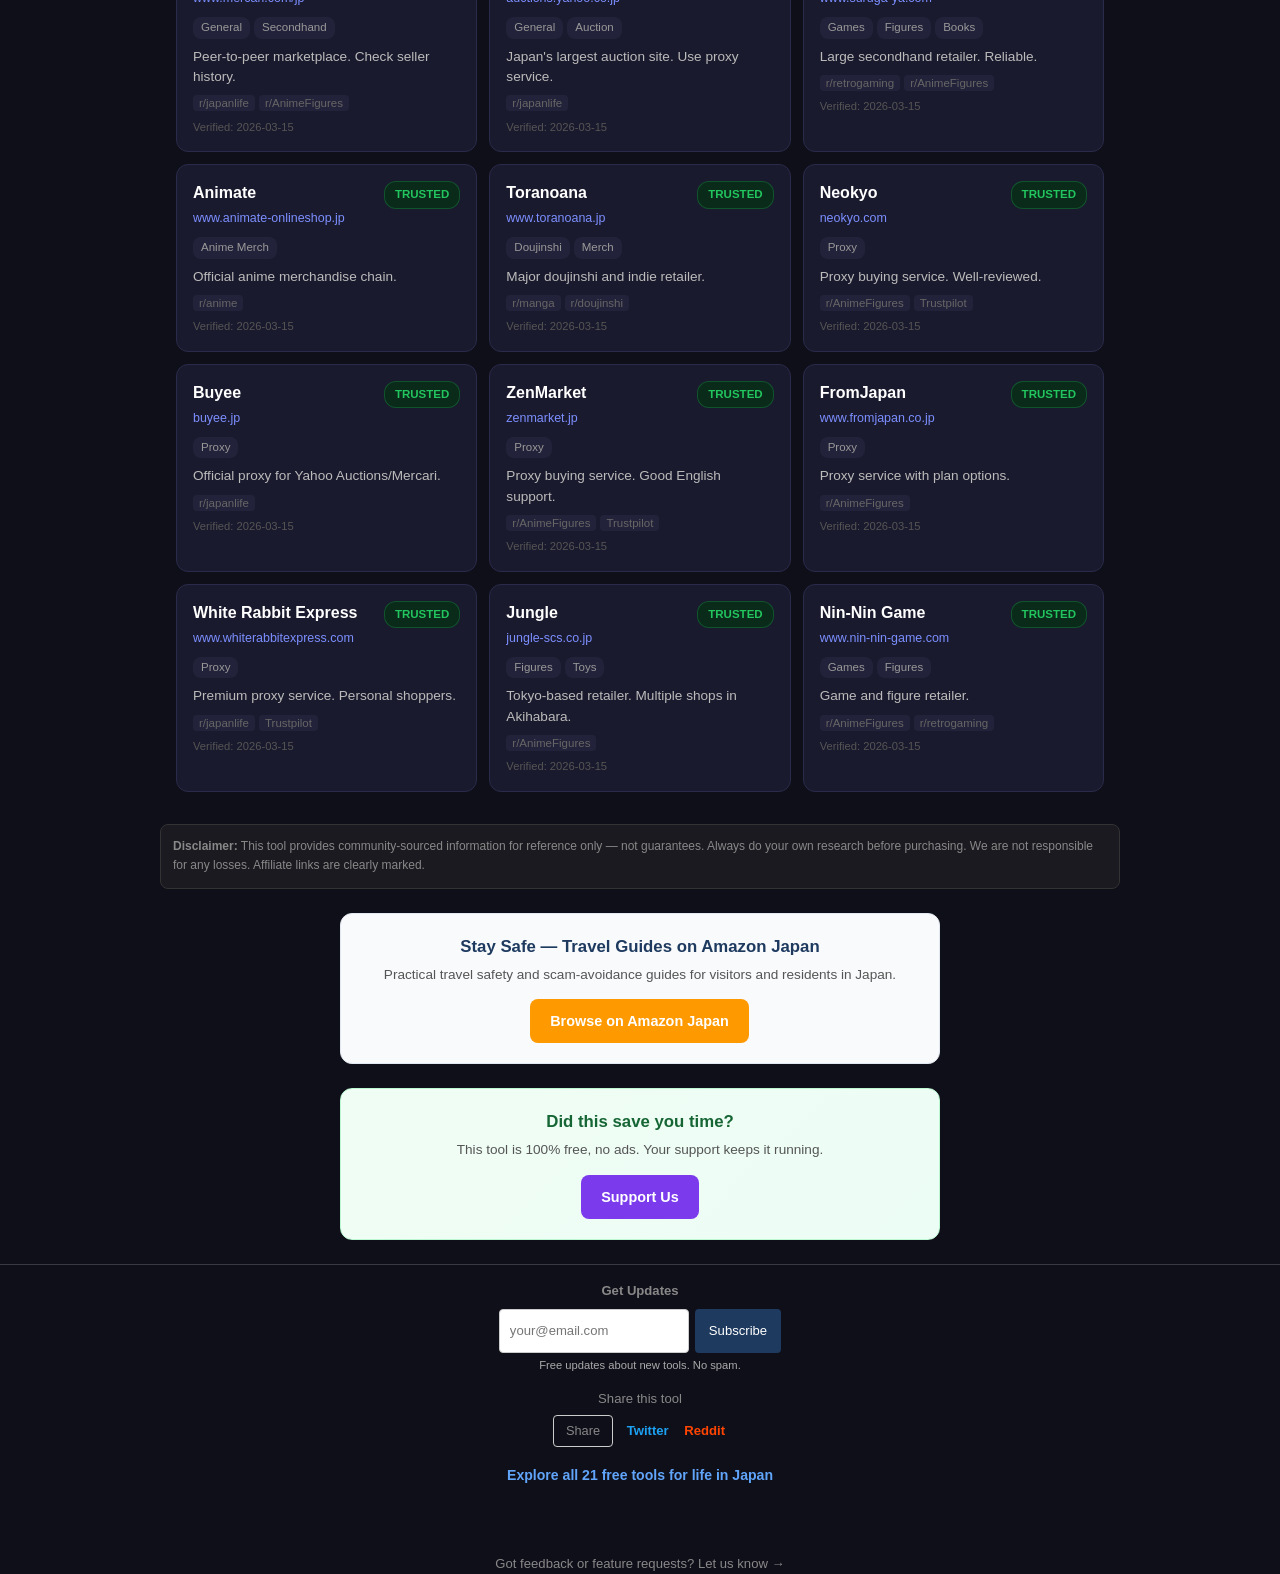
==== commit b239a25c: "Add cross-link to Japan Life Guide hub for tool discovery" ====
--- a/index.html
+++ b/index.html
@@ -1,86 +1,87 @@
 <!DOCTYPE html>
 <html lang="en">
 <head>
-  <meta charset="UTF-8">
-  <meta name="viewport" content="width=device-width,initial-scale=1">
-  <title>Japan Fake & Scam Detector — Verify Japanese Shops Before You Buy</title>
-  <meta name="description" content="Free searchable database of trusted and blacklisted shops selling Japanese goods. Check before you buy anime figures, trading cards, clothing, and more.">
-  <meta property="og:title" content="Japan Fake & Scam Detector">
-  <meta property="og:description" content="Verify Japanese shops before you buy. Community-sourced whitelist and blacklist.">
-  <meta property="og:type" content="website">
+ <meta charset="UTF-8">
+ <meta name="viewport" content="width=device-width,initial-scale=1">
+ <title>Japan Fake & Scam Detector — Verify Japanese Shops Before You Buy</title>
+ <meta name="description" content="Free searchable database of trusted and blacklisted shops selling Japanese goods. Check before you buy anime figures, trading cards, clothing, and more.">
+ <meta property="og:title" content="Japan Fake & Scam Detector">
+ <meta property="og:description" content="Verify Japanese shops before you buy. Community-sourced whitelist and blacklist.">
+ <meta property="og:type" content="website">
 <script async src="https://www.googletagmanager.com/gtag/js?id=G-H1N5PR9Y0H"></script>
 <script>window.dataLayer=window.dataLayer||[];function gtag(){dataLayer.push(arguments);}gtag("js",new Date());gtag("config","G-H1N5PR9Y0H");</script>
-  <meta name="twitter:card" content="summary">
-  <link rel="icon" href="favicon.svg" type="image/svg+xml">
-  <link rel="manifest" href="manifest.json">
-  <link rel="stylesheet" href="css/style.css">
+ <meta name="twitter:card" content="summary">
+ <link rel="icon" href="favicon.svg" type="image/svg+xml">
+ <link rel="manifest" href="manifest.json">
+ <link rel="stylesheet" href="css/style.css">
 <script type="text/javascript">(function(c,l,a,r,i,t,y){c[a]=c[a]||function(){(c[a].q=c[a].q||[]).push(arguments)};t=l.createElement(r);t.async=1;t.src="https://www.clarity.ms/tag/"+i;y=l.getElementsByTagName(r)[0];y.parentNode.insertBefore(t,y);})(window, document, "clarity", "script", "wb2qxi8vy4");</script>
 
 <script type="application/ld+json">{"@context":"https://schema.org","@type":"WebApplication","name":"Japan Fake Detector","url":"https://humancronadmin.github.io/japan-fake-detector/","description":"Japan Fake Detector - scams targeting foreigners in Japan, fake job offers, rental scams, online fraud, phishing","applicationCategory":"UtilityApplication","operatingSystem":"Any","offers":{"@type":"Offer","price":"0","priceCurrency":"USD"},"inLanguage":"en","isAccessibleForFree":true}</script>
 <script type="application/ld+json">{"@context":"https://schema.org","@type":"BreadcrumbList","itemListElement":[{"@type":"ListItem","position":1,"name":"Home","item":"https://humancronadmin.github.io/japan-fake-detector/"}]}</script>
 </head>
 <body>
-  <header class="header">
-    <h1>🛡️ Japan Fake & <span>Scam Detector</span></h1>
-    <p>Verify shops before you buy Japanese goods</p>
-  </header>
-  <div class="search-wrap">
-    <input type="search" id="search" class="search-input" placeholder="Search shops, categories, or keywords...">
-  </div>
-  <div class="tabs">
-    <button class="tab active" data-tab="shops">Shops Database</button>
-    <button class="tab" data-tab="guides">Spotting Fakes</button>
-  </div>
-  <div class="section active" data-section="shops">
-    <div class="filters">
-      <button class="chip active" data-status="all">All</button>
-      <button class="chip" data-status="trusted">Trusted</button>
-      <button class="chip" data-status="warning">Warning</button>
-      <button class="chip" data-status="blacklisted">Blacklisted</button>
-    </div>
-    <div class="cat-filters"></div>
-    <div class="stats"></div>
-    <div class="cards" id="shop-cards"></div>
-  </div>
-  <div class="section" data-section="guides">
-    <div class="guides" id="guide-cards"></div>
-  </div>
-  <div class="disclaimer">
-    <strong>Disclaimer:</strong> This tool provides community-sourced information for reference only — not guarantees. Always do your own research before purchasing. We are not responsible for any losses. Affiliate links are clearly marked.
-  </div>
-  <!-- Amazon affiliate CTA -->
-  <section style="border:1px solid #e2e8f0;border-radius:12px;padding:20px 16px;margin:24px auto;max-width:600px;text-align:center;background:#f8fafc;">
-    <p style="font-weight:700;font-size:1.05rem;color:#1e3a5f;margin:0 0 6px;">Stay Safe — Travel Guides on Amazon Japan</p>
-    <p style="font-size:0.85rem;color:#555;margin:0 0 14px;">Practical travel safety and scam-avoidance guides for visitors and residents in Japan.</p>
-    <a href="//af.moshimo.com/af/c/click?a_id=5455713&p_id=170&pc_id=185&pl_id=4161" rel="nofollow" referrerpolicy="no-referrer-when-downgrade" target="_blank" style="display:inline-block;padding:10px 20px;background:#ff9900;color:#fff;border-radius:8px;text-decoration:none;font-weight:600;font-size:0.9rem;min-height:44px;line-height:24px;">Browse on Amazon Japan</a><img src="//i.moshimo.com/af/i/impression?a_id=5455713&p_id=170&pc_id=185&pl_id=4161" width="1" height="1" style="border:none;" loading="lazy">
-  </section>
+ <header class="header">
+ <h1>🛡️ Japan Fake & <span>Scam Detector</span></h1>
+ <p>Verify shops before you buy Japanese goods</p>
+ </header>
+ <div class="search-wrap">
+ <input type="search" id="search" class="search-input" placeholder="Search shops, categories, or keywords...">
+ </div>
+ <div class="tabs">
+ <button class="tab active" data-tab="shops">Shops Database</button>
+ <button class="tab" data-tab="guides">Spotting Fakes</button>
+ </div>
+ <div class="section active" data-section="shops">
+ <div class="filters">
+ <button class="chip active" data-status="all">All</button>
+ <button class="chip" data-status="trusted">Trusted</button>
+ <button class="chip" data-status="warning">Warning</button>
+ <button class="chip" data-status="blacklisted">Blacklisted</button>
+ </div>
+ <div class="cat-filters"></div>
+ <div class="stats"></div>
+ <div class="cards" id="shop-cards"></div>
+ </div>
+ <div class="section" data-section="guides">
+ <div class="guides" id="guide-cards"></div>
+ </div>
+ <div class="disclaimer">
+ <strong>Disclaimer:</strong> This tool provides community-sourced information for reference only — not guarantees. Always do your own research before purchasing. We are not responsible for any losses. Affiliate links are clearly marked.
+ </div>
+ <!-- Amazon affiliate CTA -->
+ <section style="border:1px solid #e2e8f0;border-radius:12px;padding:20px 16px;margin:24px auto;max-width:600px;text-align:center;background:#f8fafc;">
+ <p style="font-weight:700;font-size:1.05rem;color:#1e3a5f;margin:0 0 6px;">Stay Safe — Travel Guides on Amazon Japan</p>
+ <p style="font-size:0.85rem;color:#555;margin:0 0 14px;">Practical travel safety and scam-avoidance guides for visitors and residents in Japan.</p>
+ <a href="//af.moshimo.com/af/c/click?a_id=5455713&p_id=170&pc_id=185&pl_id=4161" rel="nofollow" referrerpolicy="no-referrer-when-downgrade" target="_blank" style="display:inline-block;padding:10px 20px;background:#ff9900;color:#fff;border-radius:8px;text-decoration:none;font-weight:600;font-size:0.9rem;min-height:44px;line-height:24px;">Browse on Amazon Japan</a><img src="//i.moshimo.com/af/i/impression?a_id=5455713&p_id=170&pc_id=185&pl_id=4161" width="1" height="1" style="border:none;" loading="lazy">
+ </section>
 
-  <!-- ===== STANDARD FOOTER — auto-inserted by build agent ===== -->
-  <section style="background:linear-gradient(135deg,#f0fdf4,#ecfdf5);border:1px solid #bbf7d0;border-radius:12px;padding:20px 16px;margin:24px auto;max-width:600px;text-align:center;">
-    <p style="font-weight:700;font-size:1.05rem;color:#166534;margin:0 0 6px;">Did this save you time?</p>
-    <p style="font-size:0.85rem;color:#555;margin:0 0 14px;">This tool is 100% free, no ads. Your support keeps it running.</p>
-    <div style="display:flex;gap:12px;justify-content:center;flex-wrap:wrap;">
-      <a href="https://japantoolkit.lemonsqueezy.com/" target="_blank" rel="noopener" style="display:inline-block;padding:10px 20px;background:#7c3aed;color:#fff;border-radius:8px;text-decoration:none;font-weight:600;font-size:0.9rem;min-height:44px;line-height:24px;">Support Us</a>
-    </div>
-  </section>
-  <div style="text-align:center;padding:16px 12px 4px;font-size:0.82rem;color:#888;border-top:1px solid #e0e0e033;margin-top:12px;">
-    <p style="margin-bottom:8px;font-weight:600;">Get Updates</p>
-    <form action="https://buttondown.com/api/emails/embed-subscribe/japandevtools" method="post" target="_blank" style="display:flex;gap:6px;justify-content:center;flex-wrap:wrap;max-width:360px;margin:0 auto;">
-      <input type="email" name="email" placeholder="your@email.com" required style="padding:6px 10px;border:1px solid #ccc;border-radius:4px;font-size:0.82rem;min-width:180px;min-height:44px;">
-      <button type="submit" style="padding:6px 14px;background:#1e3a5f;color:#fff;border:none;border-radius:4px;font-size:0.82rem;cursor:pointer;min-height:44px;">Subscribe</button>
-    </form>
-    <p style="margin-top:4px;font-size:0.7rem;color:#aaa;">Free updates about new tools. No spam.</p>
-  </div>
-  <div style="text-align:center;padding:12px 12px 4px;font-size:0.82rem;color:#888;">
-    <p style="margin-bottom:6px;">Share this tool</p>
-    <p>
-      <button onclick="if(navigator.share){navigator.share({title:document.title,url:location.href})}else{window.open('https://twitter.com/intent/tweet?url='+encodeURIComponent(location.href)+'&text='+encodeURIComponent(document.title),'_blank')}" style="background:none;border:1px solid #ccc;border-radius:4px;padding:4px 12px;font-size:0.8rem;cursor:pointer;color:#888;margin:0 4px;min-height:32px;">Share</button>
-      <a href="https://twitter.com/intent/tweet?url=" onclick="this.href='https://twitter.com/intent/tweet?url='+encodeURIComponent(location.href)+'&text='+encodeURIComponent(document.title)" target="_blank" rel="noopener" style="color:#1DA1F2;text-decoration:none;font-weight:600;margin:0 6px;font-size:0.82rem;">Twitter</a>
-      <a href="https://reddit.com/submit?url=" onclick="this.href='https://reddit.com/submit?url='+encodeURIComponent(location.href)+'&title='+encodeURIComponent(document.title)" target="_blank" rel="noopener" style="color:#FF4500;text-decoration:none;font-weight:600;margin:0 6px;font-size:0.82rem;">Reddit</a>
-    </p>
-  </div>
-  <p style="text-align:center;margin-top:2rem;font-size:0.82rem;"><a href="https://japantool.featurebase.app" target="_blank" style="color:#888;text-decoration:none;">Got feedback or feature requests? Let us know &rarr;</a></p>
-  <!-- ===== END STANDARD FOOTER ===== -->
-  <script src="js/main.js"></script>
+ <!-- ===== STANDARD FOOTER — auto-inserted by build agent ===== -->
+ <section style="background:linear-gradient(135deg,#f0fdf4,#ecfdf5);border:1px solid #bbf7d0;border-radius:12px;padding:20px 16px;margin:24px auto;max-width:600px;text-align:center;">
+ <p style="font-weight:700;font-size:1.05rem;color:#166534;margin:0 0 6px;">Did this save you time?</p>
+ <p style="font-size:0.85rem;color:#555;margin:0 0 14px;">This tool is 100% free, no ads. Your support keeps it running.</p>
+ <div style="display:flex;gap:12px;justify-content:center;flex-wrap:wrap;">
+ <a href="https://japantoolkit.lemonsqueezy.com/" target="_blank" rel="noopener" style="display:inline-block;padding:10px 20px;background:#7c3aed;color:#fff;border-radius:8px;text-decoration:none;font-weight:600;font-size:0.9rem;min-height:44px;line-height:24px;">Support Us</a>
+ </div>
+ </section>
+ <div style="text-align:center;padding:16px 12px 4px;font-size:0.82rem;color:#888;border-top:1px solid #e0e0e033;margin-top:12px;">
+ <p style="margin-bottom:8px;font-weight:600;">Get Updates</p>
+ <form action="https://buttondown.com/api/emails/embed-subscribe/japandevtools" method="post" target="_blank" style="display:flex;gap:6px;justify-content:center;flex-wrap:wrap;max-width:360px;margin:0 auto;">
+ <input type="email" name="email" placeholder="your@email.com" required style="padding:6px 10px;border:1px solid #ccc;border-radius:4px;font-size:0.82rem;min-width:180px;min-height:44px;">
+ <button type="submit" style="padding:6px 14px;background:#1e3a5f;color:#fff;border:none;border-radius:4px;font-size:0.82rem;cursor:pointer;min-height:44px;">Subscribe</button>
+ </form>
+ <p style="margin-top:4px;font-size:0.7rem;color:#aaa;">Free updates about new tools. No spam.</p>
+ </div>
+ <div style="text-align:center;padding:12px 12px 4px;font-size:0.82rem;color:#888;">
+ <p style="margin-bottom:6px;">Share this tool</p>
+ <p>
+ <button onclick="if(navigator.share){navigator.share({title:document.title,url:location.href})}else{window.open('https://twitter.com/intent/tweet?url='+encodeURIComponent(location.href)+'&text='+encodeURIComponent(document.title),'_blank')}" style="background:none;border:1px solid #ccc;border-radius:4px;padding:4px 12px;font-size:0.8rem;cursor:pointer;color:#888;margin:0 4px;min-height:32px;">Share</button>
+ <a href="https://twitter.com/intent/tweet?url=" onclick="this.href='https://twitter.com/intent/tweet?url='+encodeURIComponent(location.href)+'&text='+encodeURIComponent(document.title)" target="_blank" rel="noopener" style="color:#1DA1F2;text-decoration:none;font-weight:600;margin:0 6px;font-size:0.82rem;">Twitter</a>
+ <a href="https://reddit.com/submit?url=" onclick="this.href='https://reddit.com/submit?url='+encodeURIComponent(location.href)+'&title='+encodeURIComponent(document.title)" target="_blank" rel="noopener" style="color:#FF4500;text-decoration:none;font-weight:600;margin:0 6px;font-size:0.82rem;">Reddit</a>
+ </p>
+ </div>
+ <div style="text-align:center;padding:14px 12px 4px;font-size:0.88rem;"><a href="https://humancronadmin.github.io/japan-life-guide/" style="color:#60a5fa;text-decoration:none;font-weight:600;">Explore all 21 free tools for life in Japan <p style="text-align:center;margin-top:2rem;font-size:0.82rem;"><a href="https://japantool.featurebase.app"rarr;</a></div>
+<p style="text-align:center;margin-top:2rem;font-size:0.82rem;"><a href="https://japantool.featurebase.app" target="_blank" style="color:#888;text-decoration:none;">Got feedback or feature requests? Let us know &rarr;</a></p>
+ <!-- ===== END STANDARD FOOTER ===== -->
+ <script src="js/main.js"></script>
 </body>
 </html>
